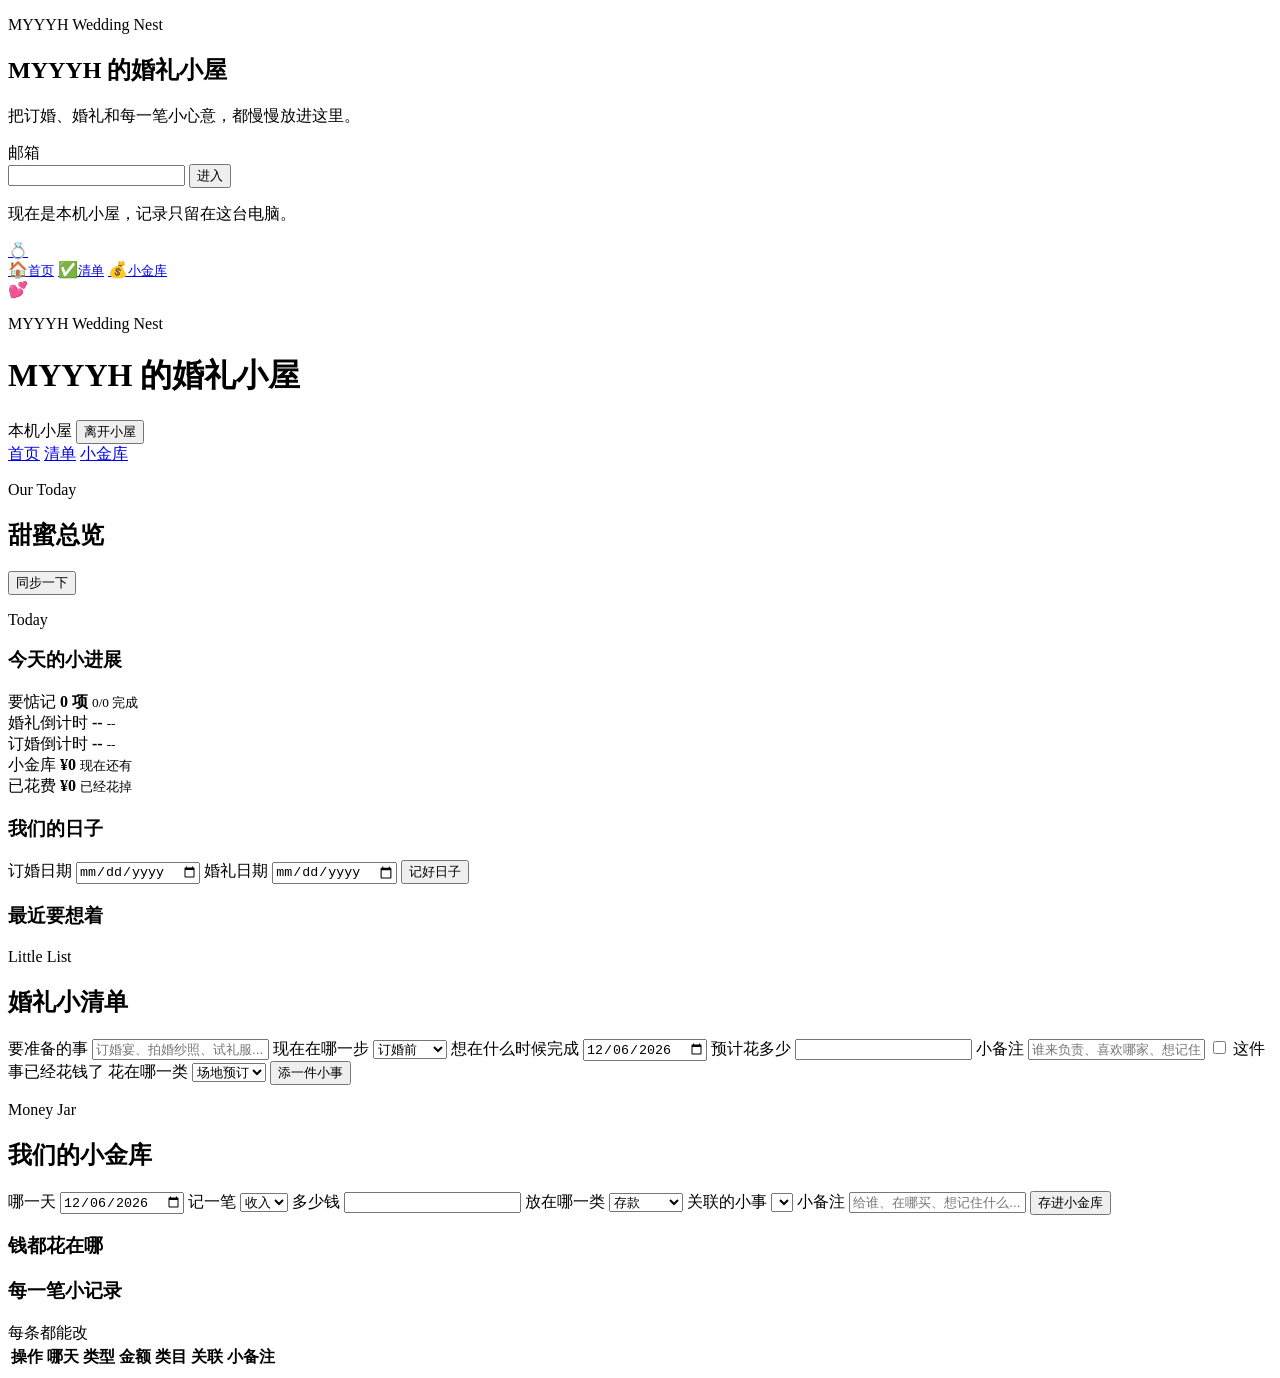
==== index.html @ c0f8947f "Add files via upload" ====
<!doctype html>
<html lang="zh-CN">
  <head>
    <meta charset="utf-8" />
    <meta name="viewport" content="width=device-width, initial-scale=1" />
    <meta name="color-scheme" content="light" />
    <title>MYYYH 的婚礼小屋</title>
    <link rel="stylesheet" href="./styles.css?v=20260509-login-ready" />
  </head>
  <body>
    <noscript>这个页面需要开启 JavaScript。</noscript>

    <section class="auth-screen" id="authScreen" aria-labelledby="authTitle">
      <div class="auth-panel">
        <div>
          <p class="eyebrow">MYYYH Wedding Nest</p>
          <h1 id="authTitle">MYYYH 的<span class="keep-together">婚礼小屋</span></h1>
          <p class="lead">把订婚、婚礼和每一笔小心意，都慢慢放进这里。</p>
        </div>

        <form class="auth-form" id="authForm">
          <label for="emailInput">邮箱</label>
          <div class="inline-control">
            <input id="emailInput" name="email" type="text" inputmode="email" autocomplete="email" required />
            <button class="primary-button" type="submit">进入</button>
          </div>
          <p class="form-note" id="authModeNote"></p>
          <p class="form-error" id="authError" role="alert"></p>
        </form>
      </div>
    </section>

    <div class="app-shell is-hidden" id="appShell">
      <div class="app-frame">
        <aside class="side-rail" aria-label="页面导航">
          <a class="rail-logo" href="#overview" aria-label="回到概览">💍</a>
          <nav class="rail-nav">
            <a href="#overview" aria-label="首页"><span>🏠</span><small>首页</small></a>
            <a href="#tasks" aria-label="清单"><span>✅</span><small>清单</small></a>
            <a href="#ledger" aria-label="小金库"><span>💰</span><small>小金库</small></a>
          </nav>
          <div class="rail-avatar" aria-hidden="true">💕</div>
        </aside>

        <div class="dashboard-area">
          <header class="topbar">
            <div>
              <p class="eyebrow">MYYYH Wedding Nest</p>
              <h1>MYYYH 的<span class="keep-together">婚礼小屋</span></h1>
            </div>

            <div class="account-bar">
              <span class="mode-pill" id="modePill"></span>
              <span class="user-email" id="userEmail"></span>
              <button class="ghost-button" type="button" data-action="sign-out">离开小屋</button>
            </div>
          </header>

          <nav class="quick-nav" aria-label="页面导航">
            <a href="#overview">首页</a>
            <a href="#tasks">清单</a>
            <a href="#ledger">小金库</a>
          </nav>

          <main>
        <section class="page-section" id="overview">
          <div class="section-heading">
            <div>
              <p class="eyebrow">Our Today</p>
              <h2>甜蜜总览</h2>
            </div>
            <button class="secondary-button" type="button" data-action="refresh">同步一下</button>
          </div>

          <div class="overview-bento">
            <section class="mesh-card" aria-labelledby="meshTitle">
              <div>
                <p class="eyebrow">Today</p>
                <h3 id="meshTitle">今天的小进展</h3>
              </div>

              <div class="mesh-visual" aria-hidden="true">
                <span class="mesh-wash mesh-wash-gold"></span>
                <span class="mesh-wash mesh-wash-coral"></span>
                <span class="mesh-wash mesh-wash-ink"></span>
              </div>

              <div class="mesh-stats" aria-label="今日筹备数据">
                <article>
                  <span>要惦记</span>
                  <strong id="heroTodo">0 项</strong>
                  <small id="heroTaskSummary">0/0 完成</small>
                </article>
                <article>
                  <span>婚礼倒计时</span>
                  <strong id="heroWeddingDays">--</strong>
                  <small id="heroWeddingDate">--</small>
                </article>
                <article>
                  <span>订婚倒计时</span>
                  <strong id="heroEngagementDays">--</strong>
                  <small id="heroEngagementDate">--</small>
                </article>
                <article>
                  <span>小金库</span>
                  <strong id="heroBalance">¥0</strong>
                  <small>现在还有</small>
                </article>
                <article>
                  <span>已花费</span>
                  <strong id="heroExpense">¥0</strong>
                  <small>已经花掉</small>
                </article>
              </div>
            </section>
          </div>

          <div class="overview-grid">
            <section class="work-surface">
              <div class="surface-heading">
                <h3>我们的日子</h3>
              </div>
              <form class="date-form" id="settingsForm">
                <label>
                  订婚日期
                  <input name="engagementDate" type="date" required />
                </label>
                <label>
                  婚礼日期
                  <input name="weddingDate" type="date" required />
                </label>
                <button class="primary-button" type="submit">记好日子</button>
              </form>
            </section>

            <section class="work-surface">
              <div class="surface-heading">
                <h3>最近要想着</h3>
              </div>
              <div id="upcomingList"></div>
            </section>
          </div>
        </section>

        <section class="page-section" id="tasks">
          <div class="section-heading">
            <div>
              <p class="eyebrow">Little List</p>
              <h2>婚礼小清单</h2>
            </div>
          </div>

          <section class="work-surface">
            <form class="dense-form" id="taskForm">
              <label>
                要准备的事
                <input name="name" type="text" placeholder="订婚宴、拍婚纱照、试礼服..." required />
              </label>
              <label>
                现在在哪一步
                <select name="phase" id="taskPhase"></select>
              </label>
              <label>
                想在什么时候完成
                <input name="dueDate" type="date" required />
              </label>
              <label>
                预计花多少
                <input name="plannedAmount" type="text" inputmode="decimal" />
              </label>
              <label class="span-2">
                小备注
                <input name="notes" type="text" placeholder="谁来负责、喜欢哪家、想记住什么..." />
              </label>
              <label class="check-row">
                <input name="recordExpense" type="checkbox" />
                这件事已经花钱了
              </label>
              <label>
                花在哪一类
                <select name="expenseCategory" id="taskExpenseCategory"></select>
              </label>
              <button class="primary-button" type="submit">添一件小事</button>
            </form>
          </section>

          <div class="phase-board" id="taskBoard"></div>
        </section>

        <section class="page-section" id="ledger">
          <div class="section-heading">
            <div>
              <p class="eyebrow">Money Jar</p>
              <h2>我们的小金库</h2>
            </div>
          </div>

          <section class="work-surface">
            <form class="dense-form finance-form" id="transactionForm">
              <label>
                哪一天
                <input name="date" type="date" required />
              </label>
              <label>
                记一笔
                <select name="type" id="transactionType">
                  <option value="income">收入</option>
                  <option value="expense">支出</option>
                </select>
              </label>
              <label>
                多少钱
                <input name="amount" type="text" inputmode="decimal" required />
              </label>
              <label>
                放在哪一类
                <select name="category" id="transactionCategory"></select>
              </label>
              <label>
                关联的小事
                <select name="taskId" id="transactionTask"></select>
              </label>
              <label class="span-2">
                小备注
                <input name="remarks" type="text" placeholder="给谁、在哪买、想记住什么..." />
              </label>
              <button class="primary-button" type="submit">存进小金库</button>
            </form>
          </section>

          <div class="overview-grid">
            <section class="work-surface">
              <div class="surface-heading">
                <h3>钱都花在哪</h3>
              </div>
              <div id="categoryBreakdown"></div>
            </section>

            <section class="work-surface">
              <div class="surface-heading">
                <h3>每一笔小记录</h3>
                <span class="status-pill">每条都能改</span>
              </div>
              <div class="table-wrap">
                <table>
                  <thead>
                    <tr>
                      <th>操作</th>
                      <th>哪天</th>
                      <th>类型</th>
                      <th>金额</th>
                      <th>类目</th>
                      <th>关联</th>
                      <th>小备注</th>
                    </tr>
                  </thead>
                  <tbody id="transactionRows"></tbody>
                </table>
              </div>
              <div class="transaction-card-list" id="transactionCards"></div>
            </section>
          </div>
        </section>
          </main>
        </div>
      </div>
    </div>

    <dialog class="modal" id="editDialog">
      <div class="modal-body" id="modalBody"></div>
    </dialog>

    <div class="toast" id="toast" role="status" aria-live="polite"></div>

    <script src="./config.js"></script>
    <script type="module" src="./app.js?v=20260509-login-ready"></script>
  </body>
</html>
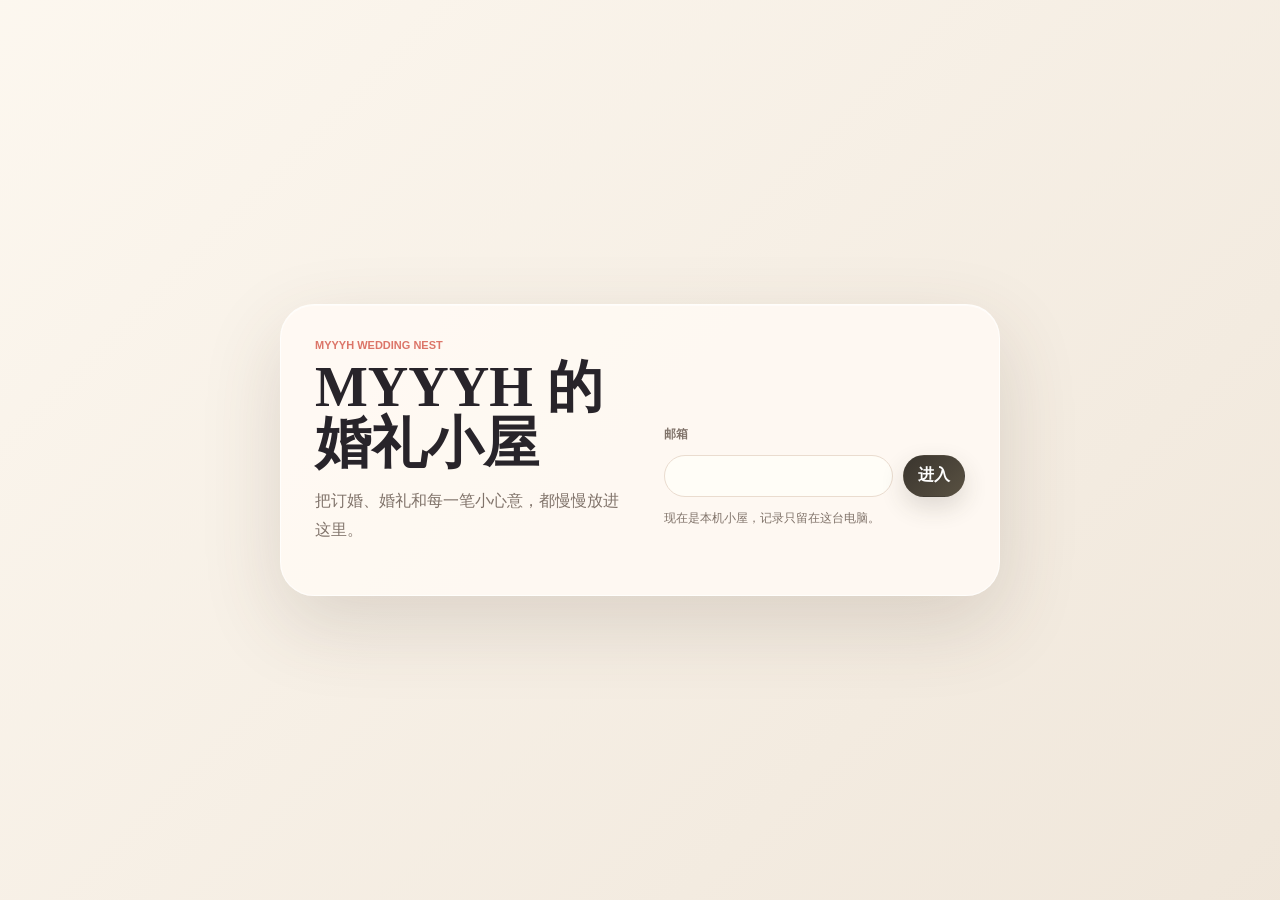
==== commit e2ab4f96: "Add files via upload" ====
--- a/index.html
+++ b/index.html
@@ -5,7 +5,7 @@
     <meta name="viewport" content="width=device-width, initial-scale=1" />
     <meta name="color-scheme" content="light" />
     <title>MYYYH 的婚礼小屋</title>
-    <link rel="stylesheet" href="./styles.css?v=20260509-login-ready" />
+    <link rel="stylesheet" href="./styles.css?v=20260509-memory-money" />
   </head>
   <body>
     <noscript>这个页面需要开启 JavaScript。</noscript>
@@ -37,7 +37,7 @@
           <nav class="rail-nav">
             <a href="#overview" aria-label="首页"><span>🏠</span><small>首页</small></a>
             <a href="#tasks" aria-label="清单"><span>✅</span><small>清单</small></a>
-            <a href="#ledger" aria-label="小金库"><span>💰</span><small>小金库</small></a>
+            <a href="#ledger" aria-label="喜金小库"><span>💰</span><small>喜金</small></a>
           </nav>
           <div class="rail-avatar" aria-hidden="true">💕</div>
         </aside>
@@ -59,7 +59,7 @@
           <nav class="quick-nav" aria-label="页面导航">
             <a href="#overview">首页</a>
             <a href="#tasks">清单</a>
-            <a href="#ledger">小金库</a>
+            <a href="#ledger">喜金</a>
           </nav>
 
           <main>
@@ -72,6 +72,18 @@
             <button class="secondary-button" type="button" data-action="refresh">同步一下</button>
           </div>
 
+          <section class="memory-hero" aria-label="属于我们的回忆">
+            <div class="memory-photo">
+              <img src="./assets/memory-garden.jpg" alt="小时候坐在花前的合照" loading="eager" />
+            </div>
+            <div class="memory-copy">
+              <p class="eyebrow">Our Story</p>
+              <h3>从小小的我们，到一起走向婚礼</h3>
+              <p>把要准备的事、要花的心意、快要到来的日子，都慢慢收进这间小屋。</p>
+            </div>
+            <img class="memory-illustration" src="./assets/wedding-walk.png" alt="牵手走向婚礼的插画" loading="lazy" />
+          </section>
+
           <div class="overview-bento">
             <section class="mesh-card" aria-labelledby="meshTitle">
               <div>
@@ -102,14 +114,19 @@
                   <small id="heroEngagementDate">--</small>
                 </article>
                 <article>
-                  <span>小金库</span>
+                  <span>喜金已备</span>
                   <strong id="heroBalance">¥0</strong>
-                  <small>现在还有</small>
-                </article>
-                <article>
-                  <span>已花费</span>
+                  <small>手边能安排的心意</small>
+                </article>
+                <article>
+                  <span>待入喜袋</span>
+                  <strong id="heroUpcomingIncome">¥0</strong>
+                  <small>日子到了再算入</small>
+                </article>
+                <article>
+                  <span>已付喜账</span>
                   <strong id="heroExpense">¥0</strong>
-                  <small>已经花掉</small>
+                  <small>已经花在婚礼上</small>
                 </article>
               </div>
             </section>
@@ -191,25 +208,25 @@
           <div class="section-heading">
             <div>
               <p class="eyebrow">Money Jar</p>
-              <h2>我们的小金库</h2>
+              <h2>我们的喜金小库</h2>
             </div>
           </div>
 
           <section class="work-surface">
             <form class="dense-form finance-form" id="transactionForm">
               <label>
-                哪一天
+                入袋/花出日
                 <input name="date" type="date" required />
               </label>
               <label>
-                记一笔
+                添一笔喜账
                 <select name="type" id="transactionType">
-                  <option value="income">收入</option>
-                  <option value="expense">支出</option>
+                  <option value="income">添喜金</option>
+                  <option value="expense">付喜账</option>
                 </select>
               </label>
               <label>
-                多少钱
+                多少心意
                 <input name="amount" type="text" inputmode="decimal" required />
               </label>
               <label>
@@ -224,14 +241,37 @@
                 小备注
                 <input name="remarks" type="text" placeholder="给谁、在哪买、想记住什么..." />
               </label>
-              <button class="primary-button" type="submit">存进小金库</button>
+              <button class="primary-button" type="submit">收进喜金小库</button>
             </form>
+          </section>
+
+          <section class="finance-summary" aria-label="喜金小库汇总">
+            <article class="finance-card finance-card-primary">
+              <span>喜金已备</span>
+              <strong id="ledgerAvailable">¥0</strong>
+              <small>已入喜袋 - 已付喜账</small>
+            </article>
+            <article class="finance-card">
+              <span>已入喜袋</span>
+              <strong id="ledgerReceived">¥0</strong>
+              <small>已经来到小屋的心意</small>
+            </article>
+            <article class="finance-card finance-card-soft">
+              <span>待入喜袋</span>
+              <strong id="ledgerUpcomingIncome">¥0</strong>
+              <small>未来会收到的心意</small>
+            </article>
+            <article class="finance-card">
+              <span>已付喜账</span>
+              <strong id="ledgerExpense">¥0</strong>
+              <small>已经花在婚礼上</small>
+            </article>
           </section>
 
           <div class="overview-grid">
             <section class="work-surface">
               <div class="surface-heading">
-                <h3>钱都花在哪</h3>
+                <h3>喜账花在哪</h3>
               </div>
               <div id="categoryBreakdown"></div>
             </section>
@@ -248,6 +288,7 @@
                       <th>操作</th>
                       <th>哪天</th>
                       <th>类型</th>
+                      <th>状态</th>
                       <th>金额</th>
                       <th>类目</th>
                       <th>关联</th>
@@ -273,6 +314,6 @@
     <div class="toast" id="toast" role="status" aria-live="polite"></div>
 
     <script src="./config.js"></script>
-    <script type="module" src="./app.js?v=20260509-login-ready"></script>
+    <script type="module" src="./app.js?v=20260509-memory-money"></script>
   </body>
 </html>
--- a/styles.css
+++ b/styles.css
@@ -0,0 +1,1631 @@
+:root {
+  --paper: #f1ebe2;
+  --surface: #fffaf4;
+  --surface-quiet: #f8efe6;
+  --ink: #28242a;
+  --muted: #80736a;
+  --line: #eadccf;
+  --line-strong: #d3bea9;
+  --sage: #778862;
+  --sage-dark: #35322d;
+  --coral: #dc7568;
+  --blue: #647b85;
+  --gold: #eec955;
+  --danger: #ad3434;
+  --shadow: 0 18px 46px rgba(72, 58, 45, 0.12);
+  --radius: 22px;
+  --radius-lg: 34px;
+}
+
+* {
+  box-sizing: border-box;
+}
+
+html {
+  min-height: 100%;
+  background: var(--paper);
+  color: var(--ink);
+  font-family: "Avenir Next", "PingFang SC", "Hiragino Sans GB", "Microsoft YaHei", sans-serif;
+  letter-spacing: 0;
+  scroll-behavior: smooth;
+}
+
+body {
+  min-height: 100vh;
+  margin: 0;
+  background:
+    linear-gradient(135deg, rgba(255, 250, 242, 0.82), rgba(239, 229, 216, 0.78)),
+    var(--paper);
+  overflow-x: hidden;
+}
+
+button,
+input,
+select {
+  font: inherit;
+}
+
+button {
+  cursor: pointer;
+}
+
+button:disabled {
+  cursor: not-allowed;
+  opacity: 0.58;
+}
+
+label {
+  display: grid;
+  gap: 6px;
+  color: var(--muted);
+  font-size: 12px;
+  font-weight: 700;
+}
+
+input,
+select {
+  width: 100%;
+  min-height: 42px;
+  border: 1px solid var(--line);
+  border-radius: var(--radius);
+  background: rgba(255, 253, 248, 0.94);
+  color: var(--ink);
+  padding: 0 12px;
+  outline: none;
+}
+
+input:focus,
+select:focus {
+  border-color: var(--coral);
+  box-shadow: 0 0 0 3px rgba(220, 117, 104, 0.16);
+}
+
+table {
+  width: 100%;
+  border-collapse: collapse;
+  font-size: 13px;
+}
+
+th,
+td {
+  border-bottom: 1px solid var(--line);
+  padding: 12px 10px;
+  text-align: left;
+  vertical-align: top;
+}
+
+th {
+  color: var(--muted);
+  font-size: 11px;
+  text-transform: uppercase;
+}
+
+.is-hidden {
+  display: none !important;
+}
+
+.auth-screen {
+  min-height: 100vh;
+  display: grid;
+  place-items: center;
+  padding: 24px;
+}
+
+.auth-panel {
+  width: min(720px, 100%);
+  display: grid;
+  gap: 32px;
+  grid-template-columns: 1.05fr 1fr;
+  align-items: end;
+  border: 1px solid rgba(255, 255, 255, 0.72);
+  border-radius: var(--radius-lg);
+  background: rgba(255, 250, 244, 0.88);
+  box-shadow: 0 28px 80px rgba(82, 65, 49, 0.16), inset 0 1px 0 rgba(255, 255, 255, 0.52);
+  padding: 34px;
+}
+
+.auth-panel h1,
+.topbar h1,
+.section-heading h2 {
+  margin: 0;
+  font-family: Georgia, "Songti SC", serif;
+  font-weight: 700;
+}
+
+.auth-panel h1 {
+  font-size: 56px;
+  line-height: 1;
+}
+
+.lead {
+  max-width: 360px;
+  color: var(--muted);
+  font-size: 16px;
+  line-height: 1.8;
+}
+
+.keep-together {
+  white-space: nowrap;
+}
+
+.eyebrow {
+  margin: 0 0 8px;
+  color: var(--coral);
+  font-size: 11px;
+  font-weight: 800;
+  letter-spacing: 0;
+  text-transform: uppercase;
+}
+
+.auth-form {
+  display: grid;
+  gap: 12px;
+}
+
+.inline-control {
+  display: grid;
+  grid-template-columns: 1fr auto;
+  gap: 10px;
+}
+
+.form-note,
+.form-error {
+  min-height: 20px;
+  margin: 0;
+  font-size: 12px;
+  line-height: 1.6;
+}
+
+.form-note {
+  color: var(--muted);
+}
+
+.form-error {
+  color: var(--danger);
+}
+
+.app-shell {
+  width: min(1400px, 100%);
+  margin: 0 auto;
+  padding: clamp(10px, 1.6vw, 22px);
+}
+
+.app-frame {
+  display: grid;
+  grid-template-columns: 64px minmax(0, 1fr);
+  gap: 18px;
+  align-items: start;
+}
+
+.side-rail {
+  position: sticky;
+  top: clamp(10px, 1.6vw, 22px);
+  min-height: calc(100vh - 44px);
+  display: flex;
+  flex-direction: column;
+  align-items: center;
+  justify-content: space-between;
+  gap: 20px;
+  border: 1px solid rgba(255, 255, 255, 0.76);
+  border-radius: var(--radius);
+  background: rgba(255, 250, 244, 0.78);
+  padding: 14px 10px;
+  box-shadow: var(--shadow);
+}
+
+.rail-logo,
+.rail-avatar,
+.rail-nav a {
+  width: 40px;
+  min-height: 40px;
+  display: grid;
+  place-items: center;
+  border-radius: var(--radius);
+  text-decoration: none;
+  font-size: 18px;
+  font-weight: 900;
+}
+
+.rail-logo {
+  background: linear-gradient(135deg, var(--sage-dark), #5d554a);
+  color: var(--gold);
+}
+
+.rail-nav {
+  display: grid;
+  gap: 12px;
+}
+
+.rail-nav a {
+  border: 1px solid transparent;
+  color: var(--muted);
+}
+
+.rail-nav a:hover,
+.rail-nav a:focus-visible {
+  border-color: var(--line);
+  background: rgba(255, 250, 244, 0.96);
+  color: var(--ink);
+  outline: none;
+}
+
+.rail-nav small {
+  display: none;
+}
+
+.rail-avatar {
+  background: #fff2e8;
+  color: var(--coral);
+}
+
+.dashboard-area {
+  min-width: 0;
+  border-radius: var(--radius);
+  background: rgba(255, 250, 244, 0.64);
+  padding: clamp(14px, 1.8vw, 24px);
+  box-shadow: 0 20px 56px rgba(72, 58, 45, 0.1), inset 0 1px 0 rgba(255, 255, 255, 0.42);
+}
+
+.topbar {
+  display: flex;
+  align-items: center;
+  justify-content: space-between;
+  gap: 18px;
+  min-height: 70px;
+  margin-bottom: 18px;
+}
+
+.topbar h1 {
+  font-size: 44px;
+  line-height: 1.05;
+}
+
+.account-bar {
+  display: flex;
+  align-items: center;
+  justify-content: flex-end;
+  flex-wrap: wrap;
+  gap: 10px;
+}
+
+.user-email {
+  color: var(--muted);
+  font-size: 13px;
+}
+
+.mode-pill,
+.status-pill {
+  display: inline-grid;
+  place-items: center;
+  min-height: 28px;
+  border: 1px solid var(--line);
+  border-radius: 999px;
+  padding: 0 10px;
+  background: rgba(255, 248, 238, 0.96);
+  color: var(--sage-dark);
+  font-size: 12px;
+  font-weight: 800;
+}
+
+.quick-nav {
+  position: sticky;
+  top: 0;
+  z-index: 4;
+  display: none;
+  grid-template-columns: repeat(3, minmax(0, 1fr));
+  gap: 1px;
+  margin: 14px 0 22px;
+  border: 1px solid var(--line);
+  border-radius: var(--radius);
+  background: var(--line);
+  overflow: hidden;
+}
+
+.quick-nav a {
+  min-height: 42px;
+  display: grid;
+  place-items: center;
+  background: rgba(255, 250, 244, 0.96);
+  color: var(--muted);
+  font-size: 14px;
+  font-weight: 900;
+  text-decoration: none;
+}
+
+.quick-nav a:hover,
+.quick-nav a:focus-visible {
+  background: var(--sage-dark);
+  color: white;
+  outline: none;
+}
+
+main {
+  display: grid;
+  gap: clamp(26px, 3vw, 40px);
+  min-width: 0;
+}
+
+.page-section {
+  display: grid;
+  gap: 18px;
+  scroll-margin-top: 72px;
+  min-width: 0;
+}
+
+.section-heading,
+.surface-heading {
+  display: flex;
+  align-items: center;
+  justify-content: space-between;
+  gap: 14px;
+  min-width: 0;
+}
+
+.section-heading h2 {
+  font-size: 34px;
+  line-height: 1.05;
+}
+
+.surface-heading h3 {
+  margin: 0;
+  font-size: 16px;
+}
+
+.overview-bento {
+  display: grid;
+  grid-template-columns: 1fr;
+  gap: 16px;
+  align-items: stretch;
+}
+
+.memory-hero {
+  position: relative;
+  min-height: 280px;
+  display: grid;
+  grid-template-columns: minmax(280px, 0.72fr) minmax(260px, 0.52fr) minmax(220px, 0.42fr);
+  gap: clamp(16px, 2vw, 28px);
+  align-items: center;
+  overflow: hidden;
+  border: 1px solid rgba(255, 255, 255, 0.82);
+  border-radius: var(--radius-lg);
+  background:
+    radial-gradient(circle at 72% 18%, rgba(238, 201, 85, 0.22), transparent 34%),
+    linear-gradient(135deg, rgba(255, 250, 244, 0.96), rgba(242, 230, 216, 0.9));
+  padding: clamp(14px, 2vw, 22px);
+  box-shadow: 0 20px 56px rgba(72, 58, 45, 0.11), inset 0 1px 0 rgba(255, 255, 255, 0.48);
+}
+
+.memory-photo {
+  min-width: 0;
+  height: 100%;
+  min-height: 238px;
+  overflow: hidden;
+  border-radius: 28px;
+  background: var(--surface-quiet);
+  box-shadow: 0 18px 42px rgba(72, 58, 45, 0.14), inset 0 1px 0 rgba(255, 255, 255, 0.42);
+}
+
+.memory-photo img {
+  width: 100%;
+  height: 100%;
+  display: block;
+  object-fit: cover;
+  object-position: center 46%;
+  filter: saturate(0.94) contrast(0.96);
+}
+
+.memory-copy {
+  min-width: 0;
+  display: grid;
+  gap: 12px;
+  align-content: center;
+  padding: 4px 0;
+}
+
+.memory-copy h3 {
+  max-width: 440px;
+  margin: 0;
+  font-family: Georgia, "Songti SC", serif;
+  font-size: clamp(28px, 3.2vw, 48px);
+  line-height: 1.08;
+}
+
+.memory-copy p:last-child {
+  max-width: 420px;
+  margin: 0;
+  color: var(--muted);
+  font-size: 14px;
+  line-height: 1.8;
+}
+
+.memory-illustration {
+  width: min(260px, 100%);
+  justify-self: center;
+  align-self: end;
+  filter: drop-shadow(0 18px 24px rgba(72, 58, 45, 0.16));
+}
+
+.mesh-card {
+  position: relative;
+  min-height: 390px;
+  display: grid;
+  grid-template-columns: minmax(220px, 0.72fr) minmax(560px, 1.28fr);
+  grid-template-rows: auto 1fr;
+  gap: 18px clamp(24px, 4vw, 54px);
+  align-items: stretch;
+  isolation: isolate;
+  overflow: hidden;
+  border-radius: var(--radius-lg);
+  background: linear-gradient(135deg, #e3d7c5 0%, #decfbb 52%, #ead7c9 100%);
+  padding: clamp(24px, 3vw, 38px);
+  box-shadow: 0 26px 70px rgba(44, 40, 34, 0.16), 0 8px 24px rgba(44, 40, 34, 0.08), inset 0 1px 0 rgba(255, 255, 255, 0.34);
+  animation: card-breathe 8s ease-in-out infinite;
+}
+
+.mesh-card::before {
+  content: "";
+  position: absolute;
+  inset: 1px;
+  z-index: 1;
+  pointer-events: none;
+  border-radius: calc(var(--radius-lg) - 1px);
+  background:
+    linear-gradient(135deg, rgba(255, 255, 255, 0.42), rgba(255, 255, 255, 0) 34%),
+    radial-gradient(circle at 92% 10%, rgba(255, 255, 255, 0.32), transparent 30%);
+}
+
+.mesh-card > div:first-child {
+  position: relative;
+  z-index: 2;
+}
+
+.mesh-card h3 {
+  max-width: 220px;
+  margin: 0;
+  font-size: 20px;
+  line-height: 1.25;
+}
+
+.mesh-visual {
+  position: absolute;
+  inset: 0;
+  isolation: isolate;
+  pointer-events: none;
+  z-index: 0;
+}
+
+.mesh-wash {
+  position: absolute;
+  display: block;
+  border-radius: 44% 56% 58% 42% / 45% 45% 55% 55%;
+  filter: blur(28px);
+  opacity: 0.6;
+  animation: mesh-breathe 8.5s ease-in-out infinite;
+  transform-origin: center;
+  will-change: transform, opacity;
+}
+
+.mesh-wash-gold {
+  width: 430px;
+  height: 310px;
+  right: 46px;
+  top: 34px;
+  background: radial-gradient(circle at 44% 45%, #ffe38a 0 24%, rgba(255, 217, 107, 0.74) 42%, rgba(255, 230, 145, 0.18) 74%);
+}
+
+.mesh-wash-coral {
+  width: 310px;
+  height: 220px;
+  left: 35%;
+  bottom: 4px;
+  background: radial-gradient(circle at 50% 50%, #f38e7a 0 22%, rgba(239, 141, 122, 0.5) 48%, rgba(239, 141, 122, 0.08) 78%);
+  animation-delay: -2s;
+}
+
+.mesh-wash-ink {
+  width: 240px;
+  height: 150px;
+  left: 22%;
+  top: 118px;
+  background: radial-gradient(ellipse at 50% 50%, rgba(37, 42, 45, 0.42) 0 20%, rgba(37, 42, 45, 0.16) 52%, rgba(37, 42, 45, 0) 78%);
+  animation-delay: -4s;
+}
+
+.mesh-stats {
+  position: relative;
+  z-index: 2;
+  display: grid;
+  grid-column: 2;
+  grid-row: 1 / span 2;
+  grid-template-columns: repeat(2, minmax(0, 1fr));
+  gap: 14px;
+  align-self: stretch;
+  width: min(680px, 100%);
+  justify-self: end;
+}
+
+.mesh-stats article {
+  min-width: 0;
+  min-height: 112px;
+  display: grid;
+  align-content: space-between;
+  border: 1px solid rgba(255, 255, 255, 0.68);
+  border-radius: 26px;
+  background: rgba(255, 248, 236, 0.66);
+  padding: 18px;
+  box-shadow: 0 18px 42px rgba(44, 40, 34, 0.1), inset 0 1px 0 rgba(255, 255, 255, 0.46);
+  backdrop-filter: blur(16px);
+  animation: stat-breathe 7s ease-in-out infinite;
+}
+
+.mesh-stats article:first-child {
+  grid-column: 1 / -1;
+  background: linear-gradient(135deg, rgba(53, 50, 45, 0.94), rgba(69, 61, 52, 0.9));
+  color: #fff8e9;
+  box-shadow: 0 24px 54px rgba(31, 34, 38, 0.22), inset 0 1px 0 rgba(255, 255, 255, 0.16);
+}
+
+.mesh-stats article:nth-child(2) {
+  animation-delay: -0.8s;
+}
+
+.mesh-stats article:nth-child(3) {
+  animation-delay: -1.6s;
+}
+
+.mesh-stats article:nth-child(4) {
+  animation-delay: -2.4s;
+}
+
+.mesh-stats article:nth-child(5) {
+  animation-delay: -3.2s;
+}
+
+.mesh-stats article:nth-child(6) {
+  animation-delay: -4s;
+}
+
+.mesh-stats span,
+.mesh-stats small {
+  color: inherit;
+  opacity: 0.72;
+  font-size: 12px;
+  font-weight: 800;
+}
+
+.mesh-stats strong {
+  display: block;
+  color: inherit;
+  font-family: Georgia, "Songti SC", serif;
+  font-size: clamp(28px, 3vw, 44px);
+  line-height: 1;
+  overflow-wrap: anywhere;
+}
+
+@keyframes card-breathe {
+  0%,
+  100% {
+    transform: translateY(0);
+    box-shadow: 0 26px 70px rgba(44, 40, 34, 0.16), 0 8px 24px rgba(44, 40, 34, 0.08), inset 0 1px 0 rgba(255, 255, 255, 0.34);
+  }
+
+  50% {
+    transform: translateY(-3px);
+    box-shadow: 0 34px 82px rgba(44, 40, 34, 0.2), 0 12px 30px rgba(44, 40, 34, 0.1), inset 0 1px 0 rgba(255, 255, 255, 0.42);
+  }
+}
+
+@keyframes mesh-breathe {
+  0%,
+  100% {
+    transform: scale(0.98) translate3d(0, 0, 0);
+    opacity: 0.56;
+  }
+
+  50% {
+    transform: scale(1.04) translate3d(5px, -4px, 0);
+    opacity: 0.82;
+  }
+}
+
+@keyframes stat-breathe {
+  0%,
+  100% {
+    transform: translateY(0);
+  }
+
+  50% {
+    transform: translateY(-2px);
+  }
+}
+
+@media (prefers-reduced-motion: reduce) {
+  .mesh-card,
+  .mesh-stats article,
+  .mesh-wash {
+    animation: none;
+  }
+}
+
+.overview-grid {
+  display: grid;
+  grid-template-columns: minmax(280px, 0.9fr) minmax(320px, 1.1fr);
+  gap: 12px;
+  min-width: 0;
+}
+
+.work-surface {
+  border: 1px solid rgba(255, 255, 255, 0.86);
+  border-radius: var(--radius);
+  background: rgba(255, 250, 244, 0.9);
+  padding: clamp(14px, 1.8vw, 18px);
+  box-shadow: 0 14px 34px rgba(72, 58, 45, 0.07), inset 0 1px 0 rgba(255, 255, 255, 0.45);
+  min-width: 0;
+}
+
+.date-form {
+  display: grid;
+  grid-template-columns: repeat(2, minmax(150px, 1fr)) minmax(110px, auto);
+  gap: 12px;
+  align-items: end;
+  margin-top: 12px;
+}
+
+.dense-form {
+  display: grid;
+  grid-template-columns: repeat(auto-fit, minmax(150px, 1fr));
+  gap: 12px;
+  align-items: end;
+}
+
+.finance-form {
+  grid-template-columns: repeat(auto-fit, minmax(145px, 1fr));
+}
+
+.span-2 {
+  grid-column: span 2;
+}
+
+.check-row {
+  min-height: 40px;
+  display: flex;
+  align-items: center;
+  gap: 8px;
+  color: var(--ink);
+}
+
+.check-row input {
+  width: 18px;
+  min-height: 18px;
+}
+
+.primary-button,
+.secondary-button,
+.ghost-button,
+.danger-button,
+.icon-button {
+  min-height: 42px;
+  border-radius: var(--radius);
+  border: 1px solid transparent;
+  padding: 0 14px;
+  font-weight: 800;
+  outline: none;
+  transition: border-color 160ms ease, box-shadow 160ms ease, color 160ms ease, background 160ms ease;
+}
+
+.primary-button {
+  background: linear-gradient(135deg, #3a352e, #595142);
+  color: white;
+  box-shadow: 0 10px 24px rgba(58, 53, 46, 0.16);
+}
+
+.primary-button:hover,
+.primary-button:focus-visible {
+  background: linear-gradient(135deg, #4a4439, #71614d);
+  box-shadow: 0 0 0 3px rgba(242, 201, 76, 0.28);
+}
+
+.secondary-button {
+  border-color: var(--line-strong);
+  background: rgba(255, 250, 244, 0.96);
+  color: var(--ink);
+}
+
+.ghost-button {
+  border-color: var(--line);
+  background: rgba(255, 250, 244, 0.36);
+  color: var(--muted);
+}
+
+.secondary-button:hover,
+.ghost-button:hover,
+.icon-button:hover {
+  border-color: var(--sage);
+  color: var(--sage-dark);
+}
+
+.danger-action {
+  border-color: rgba(173, 52, 52, 0.24);
+  color: var(--danger);
+}
+
+.danger-action:hover {
+  border-color: rgba(173, 52, 52, 0.5);
+  background: rgba(173, 52, 52, 0.06);
+  color: var(--danger);
+}
+
+.secondary-button:focus-visible,
+.ghost-button:focus-visible,
+.danger-button:focus-visible,
+.icon-button:focus-visible {
+  border-color: var(--gold);
+  box-shadow: 0 0 0 3px rgba(242, 201, 76, 0.28);
+}
+
+.danger-button {
+  background: var(--danger);
+  color: white;
+}
+
+.icon-button {
+  min-width: 38px;
+  padding: 0 10px;
+  border-color: var(--line);
+  background: rgba(255, 250, 244, 0.9);
+  color: var(--ink);
+}
+
+.action-button {
+  min-height: 34px;
+  padding: 0 12px;
+  font-size: 12px;
+  font-weight: 800;
+}
+
+.card-actions {
+  display: grid;
+  grid-template-columns: repeat(2, minmax(0, 1fr));
+  gap: 8px;
+}
+
+.card-actions .action-button,
+.task-actions .action-button,
+.inline-actions .action-button {
+  min-height: 38px;
+}
+
+.phase-board {
+  display: grid;
+  gap: 14px;
+  align-items: start;
+}
+
+.phase-lane {
+  min-width: 0;
+  display: grid;
+  gap: 12px;
+  border: 1px solid rgba(255, 255, 255, 0.82);
+  border-radius: var(--radius);
+  background: rgba(255, 250, 244, 0.72);
+  padding: 14px;
+  box-shadow: 0 12px 28px rgba(72, 58, 45, 0.06), inset 0 1px 0 rgba(255, 255, 255, 0.42);
+}
+
+.phase-lane.is-empty {
+  grid-template-columns: minmax(170px, 0.22fr) minmax(220px, 1fr);
+  align-items: center;
+  padding: 10px 14px;
+  background: rgba(255, 250, 244, 0.46);
+}
+
+.phase-title {
+  display: flex;
+  align-items: center;
+  justify-content: space-between;
+  gap: 12px;
+  min-height: 34px;
+  color: var(--muted);
+  font-weight: 900;
+  padding: 0 2px 10px;
+  border-bottom: 1px solid var(--line);
+}
+
+.phase-lane.is-empty .phase-title {
+  border-bottom: 0;
+  padding-bottom: 0;
+}
+
+.phase-title div {
+  min-width: 0;
+  display: grid;
+  gap: 2px;
+}
+
+.phase-title span {
+  color: var(--ink);
+  font-size: 16px;
+}
+
+.phase-title small {
+  color: var(--muted);
+  font-size: 11px;
+}
+
+.phase-title strong {
+  display: inline-grid;
+  place-items: center;
+  min-width: 42px;
+  min-height: 28px;
+  border-radius: 999px;
+  background: rgba(255, 246, 235, 0.88);
+  color: var(--sage-dark);
+  font-size: 12px;
+}
+
+.task-list {
+  display: grid;
+  grid-template-columns: repeat(auto-fill, minmax(min(280px, 100%), 1fr));
+  gap: 10px;
+  align-items: stretch;
+}
+
+.phase-empty {
+  min-height: 48px;
+  display: grid;
+  align-items: center;
+  border: 1px dashed var(--line);
+  border-radius: 18px;
+  background: rgba(255, 250, 244, 0.58);
+  color: var(--muted);
+  padding: 10px 14px;
+  font-size: 13px;
+  font-weight: 800;
+}
+
+.task-card,
+.empty-state {
+  border: 1px solid var(--line);
+  border-radius: var(--radius);
+  background: rgba(255, 250, 244, 0.92);
+}
+
+.task-card {
+  display: grid;
+  gap: 10px;
+  padding: 12px;
+  min-width: 0;
+  align-content: space-between;
+  box-shadow: 0 10px 22px rgba(72, 58, 45, 0.05);
+  transition: transform 160ms ease, box-shadow 160ms ease, border-color 160ms ease;
+}
+
+.task-card:hover {
+  transform: translateY(-2px);
+  border-color: var(--line-strong);
+  box-shadow: 0 16px 30px rgba(72, 58, 45, 0.08);
+}
+
+.task-card.is-done {
+  background: var(--surface-quiet);
+}
+
+.task-card.is-done .task-name {
+  text-decoration: line-through;
+  color: var(--muted);
+}
+
+.task-card-head {
+  display: grid;
+  grid-template-columns: minmax(0, 1fr) auto;
+  gap: 10px;
+  align-items: start;
+}
+
+.task-name {
+  margin: 0;
+  font-weight: 900;
+  line-height: 1.45;
+  overflow-wrap: anywhere;
+}
+
+.task-date {
+  min-height: 28px;
+  display: inline-grid;
+  place-items: center;
+  border-radius: 999px;
+  background: rgba(53, 50, 45, 0.08);
+  color: var(--muted);
+  padding: 0 9px;
+  font-size: 11px;
+  font-weight: 900;
+  white-space: nowrap;
+}
+
+.task-meta,
+.row-meta {
+  display: flex;
+  flex-wrap: wrap;
+  gap: 6px;
+  color: var(--muted);
+  font-size: 12px;
+}
+
+.chip {
+  display: inline-flex;
+  align-items: center;
+  min-height: 24px;
+  border: 1px solid var(--line);
+  border-radius: 999px;
+  padding: 0 8px;
+  background: rgba(255, 246, 235, 0.9);
+}
+
+.task-actions,
+.row-actions,
+.inline-actions {
+  display: flex;
+  justify-content: flex-end;
+  flex-wrap: wrap;
+  gap: 6px;
+}
+
+.upcoming-row {
+  align-items: flex-start;
+  gap: 12px;
+}
+
+.upcoming-info {
+  min-width: 0;
+  display: grid;
+  gap: 4px;
+}
+
+.upcoming-info span {
+  overflow-wrap: anywhere;
+}
+
+.progress-list,
+.upcoming-list,
+.breakdown-list {
+  display: grid;
+  gap: 10px;
+}
+
+.progress-row,
+.upcoming-row,
+.breakdown-row {
+  display: grid;
+  gap: 6px;
+}
+
+.progress-label,
+.breakdown-label,
+.upcoming-row {
+  display: flex;
+  align-items: center;
+  justify-content: space-between;
+  gap: 12px;
+  color: var(--muted);
+  font-size: 13px;
+}
+
+.progress-track {
+  height: 8px;
+  border-radius: 999px;
+  background: var(--surface-quiet);
+  overflow: hidden;
+}
+
+.progress-fill {
+  height: 100%;
+  border-radius: inherit;
+  background: linear-gradient(90deg, var(--coral), var(--gold), var(--sage));
+}
+
+.finance-summary {
+  display: grid;
+  grid-template-columns: minmax(260px, 1.25fr) repeat(3, minmax(170px, 1fr));
+  gap: 12px;
+}
+
+.finance-card {
+  position: relative;
+  min-width: 0;
+  display: grid;
+  gap: 8px;
+  align-content: space-between;
+  min-height: 142px;
+  overflow: hidden;
+  border: 1px solid rgba(255, 255, 255, 0.86);
+  border-radius: var(--radius);
+  background: rgba(255, 250, 244, 0.9);
+  padding: 18px;
+  box-shadow: 0 16px 36px rgba(72, 58, 45, 0.08), inset 0 1px 0 rgba(255, 255, 255, 0.46);
+}
+
+.finance-card::after {
+  content: "";
+  position: absolute;
+  width: 160px;
+  height: 160px;
+  right: -58px;
+  bottom: -76px;
+  border-radius: 50%;
+  background: radial-gradient(circle, rgba(238, 201, 85, 0.32), rgba(238, 201, 85, 0));
+  pointer-events: none;
+}
+
+.finance-card-primary {
+  background: linear-gradient(135deg, rgba(53, 50, 45, 0.94), rgba(83, 73, 60, 0.92));
+  color: #fff8e9;
+  box-shadow: 0 22px 54px rgba(44, 40, 34, 0.18), inset 0 1px 0 rgba(255, 255, 255, 0.18);
+}
+
+.finance-card-soft::after {
+  background: radial-gradient(circle, rgba(119, 136, 98, 0.28), rgba(119, 136, 98, 0));
+}
+
+.finance-card span,
+.finance-card small {
+  position: relative;
+  z-index: 1;
+  color: inherit;
+  opacity: 0.72;
+  font-size: 12px;
+  font-weight: 900;
+}
+
+.finance-card strong {
+  position: relative;
+  z-index: 1;
+  font-family: Georgia, "Songti SC", serif;
+  font-size: clamp(30px, 3vw, 48px);
+  line-height: 1;
+  overflow-wrap: anywhere;
+}
+
+.table-wrap {
+  max-height: 540px;
+  overflow: auto;
+  border: 1px solid var(--line);
+  border-radius: var(--radius);
+  background: rgba(255, 250, 244, 0.92);
+}
+
+.table-wrap table {
+  min-width: 940px;
+}
+
+.table-wrap thead th {
+  position: sticky;
+  top: 0;
+  background: #fff7ee;
+  z-index: 1;
+}
+
+.table-wrap th:first-child,
+.table-wrap td:first-child {
+  width: 150px;
+  min-width: 150px;
+  text-align: left;
+}
+
+.table-wrap th:first-child {
+  padding-left: 18px;
+}
+
+.table-wrap td:first-child {
+  position: sticky;
+  left: 0;
+  z-index: 1;
+  background: rgba(255, 250, 244, 0.96);
+  box-shadow: 10px 0 24px rgba(72, 58, 45, 0.06);
+}
+
+.table-wrap td:first-child .row-actions {
+  justify-content: flex-start;
+}
+
+.transaction-card-list {
+  display: none;
+}
+
+.transaction-card {
+  display: grid;
+  gap: 12px;
+  border: 1px solid var(--line);
+  border-radius: var(--radius);
+  background: rgba(255, 250, 244, 0.94);
+  padding: 14px;
+  box-shadow: 0 12px 28px rgba(72, 58, 45, 0.07);
+}
+
+.transaction-card-head {
+  display: flex;
+  align-items: center;
+  justify-content: space-between;
+  gap: 12px;
+}
+
+.transaction-card-title {
+  display: flex;
+  flex-wrap: wrap;
+  gap: 6px;
+}
+
+.transaction-card-head strong {
+  font-family: Georgia, "Songti SC", serif;
+  font-size: 30px;
+  line-height: 1;
+}
+
+.transaction-type {
+  display: inline-grid;
+  place-items: center;
+  min-height: 28px;
+  border-radius: 999px;
+  background: var(--surface-quiet);
+  color: var(--sage-dark);
+  padding: 0 10px;
+  font-weight: 900;
+}
+
+.transaction-card.is-expense .transaction-type {
+  color: var(--coral);
+}
+
+.status-chip {
+  display: inline-grid;
+  place-items: center;
+  min-height: 26px;
+  border-radius: 999px;
+  padding: 0 9px;
+  background: rgba(255, 246, 235, 0.9);
+  color: var(--muted);
+  font-size: 11px;
+  font-weight: 900;
+  white-space: nowrap;
+}
+
+.status-chip.is-settled {
+  border: 1px solid rgba(119, 136, 98, 0.26);
+  color: var(--sage-dark);
+}
+
+.status-chip.is-upcoming {
+  border: 1px solid rgba(238, 201, 85, 0.4);
+  background: rgba(255, 247, 214, 0.86);
+  color: #80671f;
+}
+
+.transaction-card-grid {
+  display: grid;
+  grid-template-columns: auto minmax(0, 1fr);
+  gap: 8px 12px;
+  color: var(--muted);
+  font-size: 13px;
+}
+
+.transaction-card-grid strong {
+  min-width: 0;
+  color: var(--ink);
+  overflow-wrap: anywhere;
+}
+
+.amount-income {
+  color: var(--sage-dark);
+  font-weight: 900;
+}
+
+.amount-expense {
+  color: var(--coral);
+  font-weight: 900;
+}
+
+.empty-state {
+  padding: 18px;
+  color: var(--muted);
+  text-align: center;
+}
+
+.modal {
+  width: min(680px, calc(100vw - 28px));
+  border: 1px solid var(--line);
+  border-radius: var(--radius);
+  padding: 0;
+  background: var(--surface);
+  box-shadow: 0 28px 80px rgba(72, 58, 45, 0.16);
+}
+
+.modal::backdrop {
+  background: rgba(32, 36, 43, 0.34);
+}
+
+.modal-body {
+  padding: 18px;
+}
+
+.modal-body h3 {
+  margin: 0 0 16px;
+  font-family: Georgia, "Songti SC", serif;
+  font-size: 26px;
+}
+
+.modal-actions {
+  display: flex;
+  justify-content: flex-end;
+  gap: 10px;
+  margin-top: 18px;
+}
+
+.modal-grid {
+  display: grid;
+  grid-template-columns: repeat(2, minmax(0, 1fr));
+  gap: 12px;
+}
+
+.toast {
+  position: fixed;
+  right: 20px;
+  bottom: 20px;
+  z-index: 10;
+  max-width: min(420px, calc(100vw - 40px));
+  transform: translateY(18px);
+  opacity: 0;
+  pointer-events: none;
+  border-radius: var(--radius);
+  background: var(--ink);
+  color: white;
+  padding: 12px 14px;
+  box-shadow: var(--shadow);
+  transition: opacity 180ms ease, transform 180ms ease;
+}
+
+.toast.is-visible {
+  transform: translateY(0);
+  opacity: 1;
+}
+
+@media (max-width: 1180px) {
+  .overview-bento {
+    grid-template-columns: 1fr;
+  }
+}
+
+@media (max-width: 1080px) {
+  .overview-grid,
+  .date-form,
+  .dense-form,
+  .finance-form {
+    grid-template-columns: repeat(2, minmax(0, 1fr));
+  }
+
+  .finance-summary {
+    grid-template-columns: repeat(2, minmax(0, 1fr));
+  }
+
+  .memory-hero {
+    grid-template-columns: minmax(260px, 0.9fr) minmax(260px, 1fr);
+  }
+
+  .memory-illustration {
+    position: absolute;
+    right: 18px;
+    bottom: 8px;
+    width: 180px;
+    opacity: 0.9;
+  }
+
+  .memory-copy {
+    padding-right: 156px;
+  }
+}
+
+@media (max-width: 980px) {
+  .mesh-card {
+    grid-template-columns: 1fr;
+    grid-template-rows: auto auto;
+    min-height: auto;
+  }
+
+  .mesh-card h3 {
+    max-width: none;
+  }
+
+  .mesh-stats {
+    grid-column: 1;
+    grid-row: auto;
+    width: 100%;
+    justify-self: stretch;
+  }
+}
+
+@media (max-width: 820px) {
+  .app-frame {
+    grid-template-columns: 1fr;
+  }
+
+  .side-rail {
+    display: none;
+  }
+
+  .dashboard-area {
+    padding: 0;
+    background: transparent;
+    box-shadow: none;
+  }
+
+  .quick-nav {
+    display: grid;
+  }
+}
+
+@media (max-width: 700px) {
+  .auth-panel,
+  .overview-bento,
+  .overview-grid,
+  .finance-summary,
+  .date-form,
+  .dense-form,
+  .finance-form,
+  .modal-grid {
+    grid-template-columns: 1fr;
+  }
+
+  .app-shell {
+    padding: 14px;
+  }
+
+  .topbar,
+  .section-heading,
+  .surface-heading {
+    align-items: stretch;
+    flex-direction: column;
+  }
+
+  .span-2 {
+    grid-column: span 1;
+  }
+
+  .inline-control {
+    grid-template-columns: 1fr;
+  }
+
+  .section-heading > button,
+  .date-form > button,
+  .dense-form > button {
+    width: 100%;
+  }
+
+  .account-bar {
+    justify-content: flex-start;
+  }
+
+  .quick-nav {
+    margin: 12px 0 18px;
+  }
+
+  .memory-hero {
+    min-height: auto;
+    grid-template-columns: 1fr;
+    gap: 14px;
+    padding: 14px;
+    border-radius: 24px;
+  }
+
+  .memory-photo {
+    min-height: 190px;
+    border-radius: 20px;
+  }
+
+  .memory-copy {
+    padding-right: 92px;
+  }
+
+  .memory-copy h3 {
+    font-size: 30px;
+  }
+
+  .memory-copy p:last-child {
+    font-size: 13px;
+  }
+
+  .memory-illustration {
+    right: 8px;
+    bottom: 8px;
+    width: 104px;
+  }
+
+  .mesh-card {
+    grid-template-columns: 1fr;
+    grid-template-rows: auto auto;
+    min-height: auto;
+    padding: 20px;
+  }
+
+  .mesh-card h3 {
+    max-width: none;
+  }
+
+  .mesh-visual {
+    inset: 0;
+    min-height: 0;
+  }
+
+  .mesh-stats {
+    grid-column: 1;
+    grid-row: auto;
+    grid-template-columns: repeat(2, minmax(0, 1fr));
+    gap: 8px;
+  }
+
+  .mesh-stats article {
+    min-height: 88px;
+    border-radius: 18px;
+    padding: 12px;
+  }
+
+  .mesh-stats strong {
+    font-size: 24px;
+  }
+
+  .mesh-wash-gold {
+    width: 260px;
+    height: 210px;
+    right: -58px;
+    top: 52px;
+  }
+
+  .mesh-wash-coral {
+    width: 210px;
+    height: 165px;
+    left: 16px;
+    bottom: 20px;
+  }
+
+  .mesh-wash-ink {
+    width: 150px;
+    height: 104px;
+    left: 38%;
+    top: 132px;
+  }
+
+  .phase-board {
+    grid-template-columns: 1fr;
+  }
+
+  .phase-lane,
+  .phase-lane.is-empty {
+    grid-template-columns: 1fr;
+    padding: 12px;
+  }
+
+  .phase-title {
+    position: sticky;
+    top: 59px;
+    z-index: 2;
+    margin: -12px -12px 0;
+    padding: 12px;
+    border-radius: 18px 18px 14px 14px;
+    background: rgba(255, 250, 244, 0.96);
+    backdrop-filter: blur(16px);
+  }
+
+  .phase-lane.is-empty .phase-title {
+    border-bottom: 1px solid var(--line);
+  }
+
+  .task-list {
+    grid-template-columns: 1fr;
+  }
+
+  .task-card {
+    border-radius: 18px;
+    padding: 12px;
+  }
+
+  .task-card-head {
+    grid-template-columns: 1fr;
+    gap: 6px;
+  }
+
+  .task-date {
+    justify-self: start;
+  }
+
+  .table-wrap {
+    display: none;
+  }
+
+  .transaction-card-list {
+    display: grid;
+    gap: 10px;
+  }
+
+  .finance-card {
+    min-height: 118px;
+    border-radius: 18px;
+    padding: 15px;
+  }
+
+  .finance-card strong {
+    font-size: 34px;
+  }
+
+  .transaction-card-head {
+    align-items: flex-start;
+  }
+
+  .transaction-card-head strong {
+    font-size: 26px;
+    text-align: right;
+  }
+
+  .transaction-card-title {
+    display: grid;
+    justify-items: start;
+  }
+
+  .task-actions,
+  .row-actions,
+  .inline-actions,
+  .modal-actions {
+    justify-content: stretch;
+  }
+
+  .task-actions button,
+  .row-actions button,
+  .inline-actions button,
+  .modal-actions button {
+    flex: 1 1 auto;
+  }
+}
+
+@media (max-width: 420px) {
+  .auth-screen {
+    padding: 14px;
+  }
+
+  .auth-panel {
+    padding: 22px;
+  }
+
+  .topbar h1,
+  .auth-panel h1 {
+    font-size: 34px;
+  }
+
+  .mesh-card {
+    padding: 18px;
+  }
+
+  .memory-copy {
+    padding-right: 0;
+  }
+
+  .memory-illustration {
+    position: static;
+    width: 128px;
+    justify-self: end;
+    margin-top: -22px;
+  }
+
+  .mesh-stats article {
+    min-height: 82px;
+    padding: 11px;
+  }
+
+  .mesh-stats strong {
+    font-size: 22px;
+  }
+
+  .task-meta {
+    display: grid;
+    grid-template-columns: repeat(2, minmax(0, 1fr));
+  }
+
+  .task-meta .chip {
+    justify-content: center;
+  }
+}
